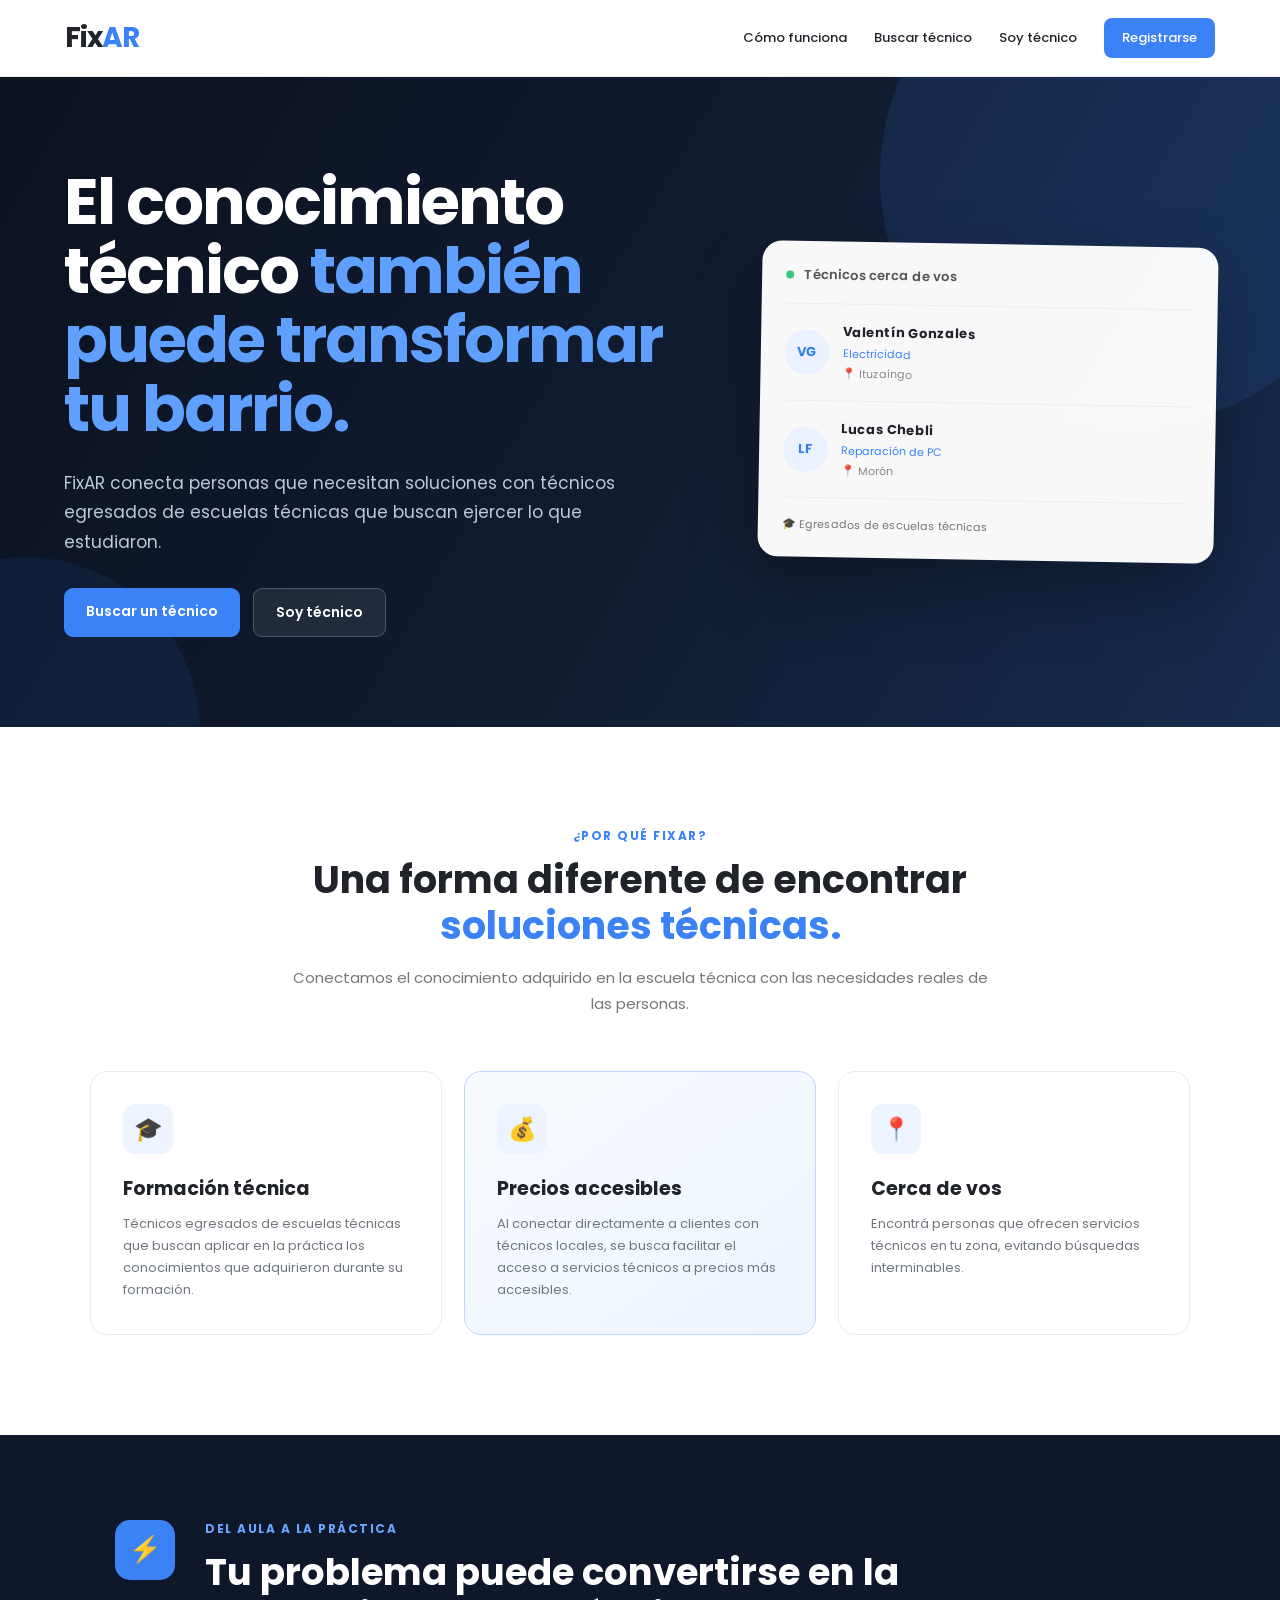
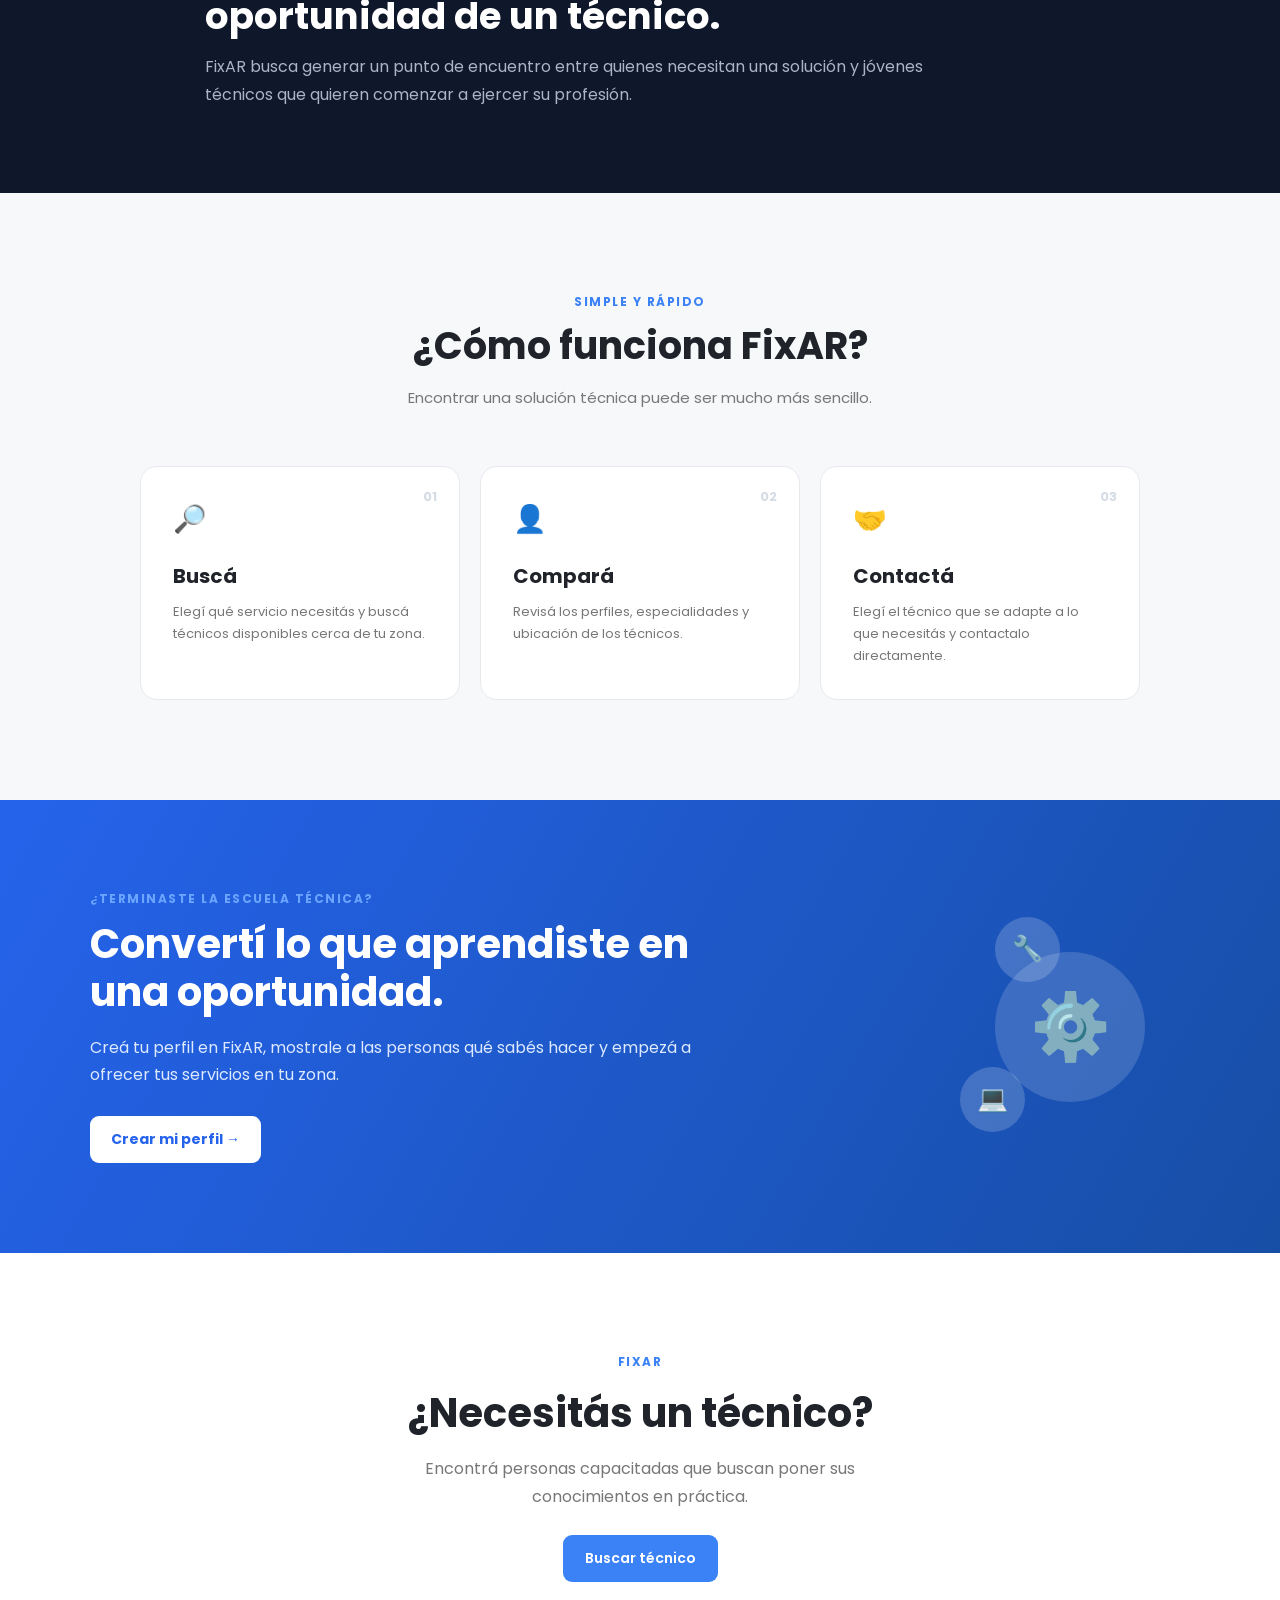
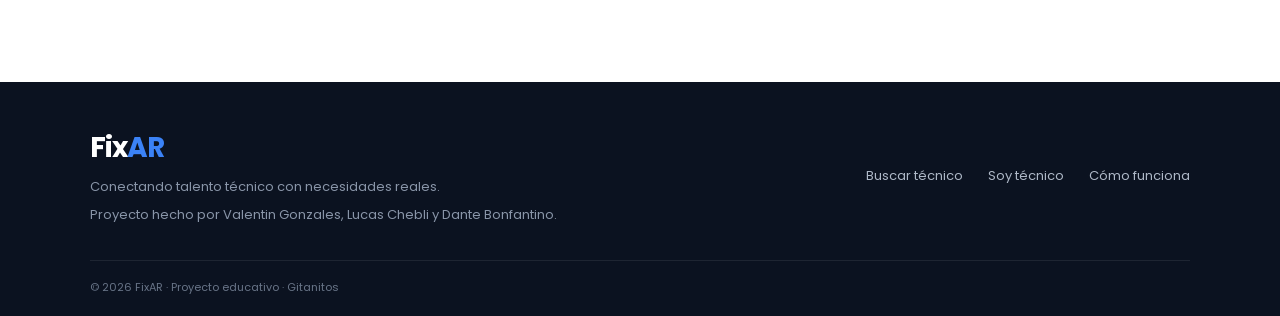
==== index.html @ c7fa217a "Initial commit" ====
<!DOCTYPE html>
<html lang="es">

<head>

    <meta charset="UTF-8">

    <meta name="viewport" content="width=device-width, initial-scale=1.0">

    <title>FixAR | Técnicos cerca tuyo</title>

    <link rel="stylesheet" href="style.css">

</head>


<body>




<header class="navbar">

    <div class="nav-container">

        <a href="index.html" class="logo">
            Fix<span>AR</span>
        </a>


        <nav class="nav-links">

            <a href="#como-funciona">
                Cómo funciona
            </a>

            <a href="tecnicos.html" target="_blank">
                Buscar técnico
            </a>

            <a href="registro.html" target="_blank">
                Soy técnico
            </a>

            <a href="registro.html"
               target="_blank"
               class="btn-register">

                Registrarse

            </a>

        </nav>

    </div>

</header>



<main>


<section class="hero-fixar">

    <div class="hero-overlay"></div>


    <div class="hero-container">


        <div class="hero-text">


            <h1>

                El conocimiento técnico
                <span>también puede transformar tu barrio.</span>

            </h1>


            <p class="hero-description">

                FixAR conecta personas que necesitan soluciones
                con técnicos egresados de escuelas técnicas que
                buscan ejercer lo que estudiaron.

            </p>
 
            <div class="hero-buttons">

                <a href="tecnicos.html"
                   target="_blank"
                   class="main-button">

                    Buscar un técnico

                </a>


                <a href="registro.html"
                   target="_blank"
                   class="secondary-button">

                    Soy técnico

                </a>

            </div>


        </div>



        <div class="hero-card">

            <div class="hero-card-top">

                <span class="status-dot"></span>

                Técnicos cerca de vos

            </div>


            <div class="mini-technician">

                <div class="mini-avatar">
                    VG
                </div>


                <div>

                    <strong>
                        Valentín Gonzales
                    </strong>

                    <span>
                        Electricidad
                    </span>

                    <small>
                        📍 Ituzaingo
                    </small>

                </div>


            </div>


            <div class="mini-technician">

                <div class="mini-avatar">
                    LF
                </div>


                <div>

                    <strong>
                        Lucas Chebli
                    </strong>

                    <span>
                        Reparación de PC
                    </span>

                    <small>
                        📍 Morón
                    </small>

                </div>


            </div>


            <div class="hero-card-footer">

                <span>
                    🎓 Egresados de escuelas técnicas
                </span>

            </div>

        </div>

    </div>

</section>





<section class="value-section">

    <div class="section-heading">

        <span class="section-tag">
            ¿Por qué FixAR?
        </span>


        <h2>
            Una forma diferente de encontrar
            <span>soluciones técnicas.</span>
        </h2>


        <p>
            Conectamos el conocimiento adquirido en la escuela
            técnica con las necesidades reales de las personas.
        </p>

    </div>



    <div class="value-grid">


        <article class="value-card">

            <div class="value-icon">
                🎓
            </div>

            <h3>
                Formación técnica
            </h3>

            <p>
                Técnicos egresados de escuelas técnicas que
                buscan aplicar en la práctica los conocimientos
                que adquirieron durante su formación.
            </p>

        </article>



        <article class="value-card featured">

            <div class="value-icon">
                💰
            </div>

            <h3>
                Precios accesibles
            </h3>

            <p>
                Al conectar directamente a clientes con técnicos
                locales, se busca facilitar el acceso a servicios
                técnicos a precios más accesibles.
            </p>

        </article>



        <article class="value-card">

            <div class="value-icon">
                📍
            </div>

            <h3>
                Cerca de vos
            </h3>

            <p>
                Encontrá personas que ofrecen servicios técnicos
                en tu zona, evitando búsquedas interminables.
            </p>

        </article>


    </div>

</section>





<section class="highlight-section">

    <div class="highlight-content">

        <span class="highlight-icon">
            ⚡
        </span>


        <div>

            <span class="section-tag light">
                Del aula a la práctica
            </span>


            <h2>
                Tu problema puede convertirse
                en la oportunidad de un técnico.
            </h2>


            <p>
                FixAR busca generar un punto de encuentro entre
                quienes necesitan una solución y jóvenes técnicos
                que quieren comenzar a ejercer su profesión.
            </p>

        </div>

    </div>

</section>




<section id="como-funciona"
         class="steps-section">


    <div class="section-heading">

        <span class="section-tag">
            Simple y rápido
        </span>


        <h2>
            ¿Cómo funciona FixAR?
        </h2>


        <p>
            Encontrar una solución técnica puede ser mucho más sencillo.
        </p>

    </div>



    <div class="steps-grid">


        <article class="step-card">

            <span class="step-number">
                01
            </span>


            <div class="step-icon">
                🔎
            </div>


            <h3>
                Buscá
            </h3>


            <p>
                Elegí qué servicio necesitás y buscá
                técnicos disponibles cerca de tu zona.
            </p>

        </article>



        <article class="step-card">

            <span class="step-number">
                02
            </span>


            <div class="step-icon">
                👤
            </div>


            <h3>
                Compará
            </h3>


            <p>
                Revisá los perfiles, especialidades y
                ubicación de los técnicos.
            </p>

        </article>



        <article class="step-card">

            <span class="step-number">
                03
            </span>


            <div class="step-icon">
                🤝
            </div>


            <h3>
                Contactá
            </h3>


            <p>
                Elegí el técnico que se adapte a lo que
                necesitás y contactalo directamente.
            </p>

        </article>


    </div>

</section>





<section class="technician-cta">

    <div class="technician-cta-content">


        <div>

            <span class="section-tag light">
                ¿Terminaste la escuela técnica?
            </span>


            <h2>
                Convertí lo que aprendiste
                en una oportunidad.
            </h2>


            <p>
                Creá tu perfil en FixAR, mostrale a las personas
                qué sabés hacer y empezá a ofrecer tus servicios
                en tu zona.
            </p>


            <a href="registro.html"
               target="_blank"
               class="cta-white">

                Crear mi perfil →

            </a>

        </div>


        <div class="technician-illustration">

            <div class="circle-tech">
                ⚙️
            </div>

            <div class="circle-tech small">
                🔧
            </div>

            <div class="circle-tech small second">
                💻
            </div>

        </div>


    </div>

</section>



<section class="final-cta">

    <span class="section-tag">
        FixAR
    </span>


    <h2>
        ¿Necesitás un técnico?
    </h2>


    <p>
        Encontrá personas capacitadas que buscan
        poner sus conocimientos en práctica.
    </p>


    <a href="tecnicos.html"
       target="_blank"
       class="main-button">

        Buscar técnico

    </a>

</section>


</main>





<footer>

    <div class="footer-content">

        <div>

            <a href="index.html" class="logo">
                Fix<span>AR</span>
            </a>

            <p>
                Conectando talento técnico con
                necesidades reales.
            </p>
            <p>
                Proyecto hecho por Valentin Gonzales, Lucas Chebli y Dante Bonfantino.
            </p>

        </div>


        <div class="footer-links">

            <a href="tecnicos.html">
                Buscar técnico
            </a>

            <a href="registro.html">
                Soy técnico
            </a>

            <a href="#como-funciona">
                Cómo funciona
            </a>

        </div>

    </div>


    <div class="footer-bottom">

        © 2026 FixAR · Proyecto educativo · Gitanitos

    </div>

</footer>


</body>

</html>
---- style.css ----
@import url('https://fonts.googleapis.com/css2?family=Poppins:wght@400;500;600;700&display=swap');



* {
    margin: 0;
    padding: 0;
    box-sizing: border-box;
}


html {
    scroll-behavior: smooth;
}


body {
    font-family: 'Poppins', sans-serif;
    background: #f7f8fa;
    color: #20242a;
}


a {
    text-decoration: none;
    color: inherit;
}


button,
input,
select,
textarea {
    font-family: inherit;
}



.navbar {
    background: white;

    border-bottom: 1px solid #eeeeee;

    position: sticky;
    top: 0;

    z-index: 1000;
}


.nav-container {
    max-width: 1200px;

    margin: auto;

    padding: 17px 25px;

    display: flex;

    align-items: center;

    justify-content: space-between;
}


.logo {
    font-size: 28px;

    font-weight: 700;

    letter-spacing: -1px;
}


.logo span {
    color: #3b82f6;
}


.nav-links {
    display: flex;

    align-items: center;

    gap: 27px;
}


.nav-links a {
    font-size: 13px;

    font-weight: 500;

    transition: .2s;
}


.nav-links a:hover {
    color: #3b82f6;
}


.btn-register {
    background: #3b82f6;

    color: white !important;

    padding: 10px 18px;

    border-radius: 8px;
}


.btn-register:hover {
    background: #2563eb;
}



.main-button,
.secondary-button {
    display: inline-block;

    padding: 13px 22px;

    border-radius: 9px;

    font-size: 14px;

    font-weight: 600;

    border: none;

    cursor: pointer;

    transition: .2s;
}


.main-button {
    background: #3b82f6;

    color: white;
}


.main-button:hover {
    background: #2563eb;

    transform: translateY(-1px);
}


.secondary-button {
    background: rgba(255,255,255,.08);

    color: white;

    border: 1px solid rgba(255,255,255,.2);
}


.secondary-button:hover {
    background: rgba(255,255,255,.15);
}


.full-button {
    width: 100%;
}



.hero-fixar {
    min-height: 650px;

    position: relative;

    overflow: hidden;

    display: flex;

    align-items: center;

    background:
        linear-gradient(
            120deg,
            #0b1220 0%,
            #111c31 55%,
            #172b4d 100%
        );
}


.hero-fixar::before {
    content: "";

    position: absolute;

    width: 500px;
    height: 500px;

    border-radius: 50%;

    background: rgba(59,130,246,.12);

    right: -100px;
    top: -150px;
}


.hero-fixar::after {
    content: "";

    position: absolute;

    width: 350px;
    height: 350px;

    border-radius: 50%;

    background: rgba(59,130,246,.08);

    left: -150px;
    bottom: -180px;
}


.hero-container {
    width: 1200px;

    max-width: 90%;

    margin: auto;

    display: grid;

    grid-template-columns: 1.15fr .85fr;

    align-items: center;

    gap: 80px;

    position: relative;

    z-index: 2;
}


.hero-text {
    max-width: 700px;
}


.hero-badge {
    display: inline-flex;

    padding: 8px 14px;

    border-radius: 30px;

    background: rgba(255,255,255,.08);

    border: 1px solid rgba(255,255,255,.12);

    color: #bcd6ff;

    font-size: 13px;

    font-weight: 600;

    margin-bottom: 22px;
}


.hero-text h1 {
    color: white;

    font-size: clamp(42px, 5vw, 64px);

    line-height: 1.08;

    letter-spacing: -2px;

    margin-bottom: 25px;
}


.hero-text h1 span {
    color: #5fa0ff;
}


.hero-description {
    color: #bdc8d8;

    font-size: 17px;

    line-height: 1.75;

    max-width: 650px;

    margin-bottom: 30px;
}


.hero-buttons {
    display: flex;

    gap: 13px;
}


.hero-note {
    color: #aebbd0;

    font-size: 13px;

    margin-top: 20px;
}


.hero-note span {
    color: #55d98b;

    margin-right: 5px;
}



.hero-card {
    background: rgba(255,255,255,.97);

    border-radius: 20px;

    padding: 24px;

    box-shadow:
        0 30px 70px rgba(0,0,0,.3);

    transform: rotate(1deg);
}


.hero-card-top {
    font-size: 13px;

    font-weight: 600;

    color: #555;

    padding-bottom: 18px;

    border-bottom: 1px solid #eee;
}


.status-dot {
    display: inline-block;

    width: 8px;
    height: 8px;

    border-radius: 50%;

    background: #39c978;

    margin-right: 7px;
}


.mini-technician {
    display: flex;

    align-items: center;

    gap: 13px;

    padding: 18px 0;

    border-bottom: 1px solid #eee;
}


.mini-avatar {
    width: 45px;
    height: 45px;

    flex-shrink: 0;

    border-radius: 50%;

    background: #eaf2ff;

    color: #367fe8;

    display: flex;

    align-items: center;

    justify-content: center;

    font-size: 13px;

    font-weight: 700;
}


.mini-technician div:nth-child(2) {
    flex: 1;
}


.mini-technician strong {
    display: block;

    font-size: 13px;

    margin-bottom: 3px;
}


.mini-technician span {
    display: block;

    color: #3b82f6;

    font-size: 11px;
}


.mini-technician small {
    display: block;

    color: #888;

    font-size: 11px;

    margin-top: 3px;
}


.mini-arrow {
    color: #3b82f6;

    font-size: 20px !important;
}


.hero-card-footer {
    padding-top: 18px;

    color: #777;

    font-size: 11px;
}



.section-heading {
    max-width: 700px;

    margin: 0 auto 55px;

    text-align: center;
}


.section-tag {
    display: block;

    color: #3b82f6;

    font-size: 12px;

    text-transform: uppercase;

    letter-spacing: 1.5px;

    font-weight: 700;

    margin-bottom: 12px;
}


.section-tag.light {
    color: #6ba5ff;
}


.section-heading h2 {
    font-size: 38px;

    line-height: 1.2;

    margin-bottom: 17px;
}


.section-heading h2 span {
    color: #3b82f6;
}


.section-heading p {
    color: #777;

    line-height: 1.7;

    font-size: 15px;
}



.value-section {
    padding: 100px 25px;

    background: white;
}


.value-grid {
    max-width: 1100px;

    margin: auto;

    display: grid;

    grid-template-columns:
        repeat(3, 1fr);

    gap: 22px;
}


.value-card {
    padding: 32px;

    border: 1px solid #e8ebef;

    border-radius: 17px;

    background: #fff;

    transition: .25s;
}


.value-card:hover {
    transform: translateY(-5px);

    box-shadow:
        0 15px 40px rgba(0,0,0,.07);
}


.value-card.featured {
    border-color: #bcd7ff;

    background:
        linear-gradient(
            145deg,
            #f7fbff,
            #eef5ff
        );
}


.value-icon {
    width: 50px;
    height: 50px;

    border-radius: 12px;

    background: #edf4ff;

    display: flex;

    align-items: center;

    justify-content: center;

    font-size: 23px;

    margin-bottom: 20px;
}


.value-card h3 {
    font-size: 19px;

    margin-bottom: 10px;
}


.value-card p {
    color: #707780;

    line-height: 1.7;

    font-size: 13px;
}



.highlight-section {
    padding: 85px 25px;

    background: #0f172a;
}


.highlight-content {
    max-width: 1050px;

    margin: auto;

    display: flex;

    align-items: flex-start;

    gap: 30px;
}


.highlight-icon {
    width: 60px;
    height: 60px;

    flex-shrink: 0;

    border-radius: 15px;

    background: #3b82f6;

    display: flex;

    align-items: center;

    justify-content: center;

    font-size: 26px;
}


.highlight-content h2 {
    color: white;

    font-size: 37px;

    line-height: 1.2;

    max-width: 750px;

    margin-bottom: 15px;
}


.highlight-content p {
    color: #aab5c5;

    line-height: 1.7;

    max-width: 720px;
}


.steps-section {
    padding: 100px 25px;

    background: #f7f8fa;
}


.steps-grid {
    max-width: 1000px;

    margin: auto;

    display: grid;

    grid-template-columns:
        repeat(3, 1fr);

    gap: 20px;
}


.step-card {
    position: relative;

    background: white;

    padding: 32px;

    border-radius: 17px;

    border: 1px solid #e7e9ed;
}


.step-number {
    position: absolute;

    top: 20px;
    right: 22px;

    color: #d6dce5;

    font-weight: 700;

    font-size: 13px;
}


.step-icon {
    font-size: 27px;

    margin-bottom: 22px;
}


.step-card h3 {
    font-size: 20px;

    margin-bottom: 10px;
}


.step-card p {
    color: #777;

    font-size: 13px;

    line-height: 1.7;
}



.technician-cta {
    padding: 90px 25px;

    background:
        linear-gradient(
            120deg,
            #2563eb,
            #174ea6
        );
}


.technician-cta-content {
    max-width: 1100px;

    margin: auto;

    display: flex;

    align-items: center;

    justify-content: space-between;

    gap: 50px;
}


.technician-cta h2 {
    color: white;

    font-size: 40px;

    line-height: 1.2;

    max-width: 650px;

    margin-bottom: 18px;
}


.technician-cta p {
    color: #dce9ff;

    max-width: 650px;

    line-height: 1.7;

    margin-bottom: 28px;
}


.cta-white {
    display: inline-block;

    background: white;

    color: #2563eb;

    padding: 13px 21px;

    border-radius: 9px;

    font-weight: 700;

    font-size: 14px;
}


.technician-illustration {
    width: 230px;
    height: 230px;

    position: relative;
}


.circle-tech {
    width: 150px;
    height: 150px;

    position: absolute;

    top: 40px;
    left: 35px;

    border-radius: 50%;

    background: rgba(255,255,255,.15);

    display: flex;

    align-items: center;

    justify-content: center;

    font-size: 65px;
}


.circle-tech.small {
    width: 65px;
    height: 65px;

    top: 5px;
    right: 5px;

    font-size: 25px;

    background: rgba(255,255,255,.18);
}


.circle-tech.second {
    top: auto;
    right: auto;

    bottom: 10px;
    left: 0;
}



.final-cta {
    text-align: center;

    padding: 100px 25px;

    background: white;
}


.final-cta h2 {
    font-size: 40px;

    margin-bottom: 12px;
}


.final-cta p {
    color: #777;

    max-width: 550px;

    margin: 0 auto 25px;

    line-height: 1.7;
}



footer {
    background: #0b1220;

    color: white;

    padding: 45px 25px 20px;
}


.footer-content {
    max-width: 1100px;

    margin: auto;

    display: flex;

    justify-content: space-between;

    gap: 30px;
}


.footer-content .logo {
    color: white;
}


.footer-content p {
    color: #8995a8;

    font-size: 13px;

    margin-top: 8px;
}


.footer-links {
    display: flex;

    gap: 25px;

    align-items: center;
}


.footer-links a {
    color: #aeb8c7;

    font-size: 13px;
}


.footer-links a:hover {
    color: white;
}


.footer-bottom {
    max-width: 1100px;

    margin: 35px auto 0;

    padding-top: 18px;

    border-top: 1px solid rgba(255,255,255,.08);

    color: #687487;

    font-size: 11px;
}



.tecnicos-page {
    max-width: 1100px;

    margin: auto;

    padding: 60px 25px 90px;
}


.search-header {
    text-align: center;

    margin-bottom: 55px;
}


.search-header .hero-tag {
    color: #3b82f6;

    display: block;

    font-size: 12px;

    font-weight: 700;

    text-transform: uppercase;

    letter-spacing: 1.5px;

    margin-bottom: 12px;
}


.search-header h1 {
    font-size: 40px;

    line-height: 1.2;

    margin-bottom: 10px;
}


.search-header p {
    color: #666;

    font-size: 14px;
}


.search-container {
    max-width: 750px;

    margin: 30px auto 0;

    display: flex;

    background: white;

    padding: 7px;

    border-radius: 12px;

    border: 1px solid #ddd;

    box-shadow:
        0 10px 30px rgba(0,0,0,.05);
}


.search-container input {
    flex: 1;

    border: none;

    outline: none;

    padding: 13px 15px;

    font-size: 14px;
}


.search-container button {
    border: none;

    background: #3b82f6;

    color: white;

    padding: 0 25px;

    border-radius: 8px;

    cursor: pointer;

    font-weight: 600;

    transition: .2s;
}


.search-container button:hover {
    background: #2563eb;
}



.results-top {
    display: flex;

    justify-content: space-between;

    align-items: center;

    margin-bottom: 25px;
}


.results-top h2 {
    font-size: 24px;
}


#cantidadResultados {
    color: #777;

    font-size: 13px;
}


.technicians-grid {
    display: grid;

    grid-template-columns:
        repeat(auto-fit, minmax(300px, 1fr));

    gap: 20px;
}


.technician-card {
    background: white;

    border: 1px solid #e8e8e8;

    border-radius: 15px;

    padding: 22px;

    display: flex;

    gap: 18px;

    transition: .2s;
}


.technician-card:hover {
    transform: translateY(-3px);

    box-shadow:
        0 10px 30px rgba(0,0,0,.08);
}

.technician-icon {
    width: 80px;
    height: 80px;
    min-width: 80px;

    flex-shrink: 0;

    display: flex;

    align-items: center;

    justify-content: center;

    border-radius: 50%;

    overflow: hidden;

    background: #eaf2ff;

    color: #3b82f6;

    font-weight: 700;

    font-size: 26px;
}


.technician-icon img {
    width: 100%;
    height: 100%;

    object-fit: cover;
    object-position: center;

    display: block;
}


.technician-icon span {
    display: none;
}


.technician-icon.sin-foto span {
    display: block;
}


.technician-icon.sin-foto img {
    display: none;
}


.technician-info {
    min-width: 0;
}


.technician-info h3 {
    font-size: 17px;

    margin-bottom: 4px;
}


.specialty {
    font-size: 13px;

    color: #3b82f6;

    font-weight: 600;
}


.location {
    font-size: 13px;

    color: #777;

    margin: 8px 0;
}


.description {
    font-size: 13px;

    color: #666;

    line-height: 1.5;

    margin-bottom: 15px;
}


.profile-button {
    border: none;

    background: #111827;

    color: white;

    padding: 9px 14px;

    border-radius: 7px;

    cursor: pointer;

    font-size: 12px;

    font-weight: 600;

    transition: .2s;
}


.profile-button:hover {
    background: #3b82f6;
}


.sin-resultados {
    display: none;

    text-align: center;

    padding: 60px 20px;

    color: #777;
}


.sin-resultados h3 {
    color: #222;

    margin-bottom: 8px;
}



.registro-page {
    max-width: 700px;

    margin: auto;

    padding: 60px 25px 90px;
}


.registro-box {
    background: white;

    padding: 40px;

    border-radius: 18px;

    border: 1px solid #e8e8e8;

    box-shadow:
        0 15px 40px rgba(0,0,0,.05);
}


.registro-title {
    margin-bottom: 30px;
}


.registro-title .hero-tag {
    color: #3b82f6;

    font-size: 12px;

    font-weight: 700;
}


.registro-title h1 {
    font-size: 32px;

    margin: 8px 0 10px;
}


.registro-title p {
    color: #666;

    font-size: 14px;

    line-height: 1.6;
}


.form-group {
    margin-bottom: 20px;
}


.form-group label {
    display: block;

    font-size: 13px;

    font-weight: 600;

    margin-bottom: 7px;
}


.form-group input,
.form-group select,
.form-group textarea {
    width: 100%;

    padding: 12px 13px;

    border: 1px solid #ddd;

    border-radius: 8px;

    outline: none;

    font-size: 14px;

    background: white;

    transition: .2s;
}


.form-group input:focus,
.form-group select:focus,
.form-group textarea:focus {
    border-color: #3b82f6;

    box-shadow:
        0 0 0 3px rgba(59,130,246,.08);
}


.form-group textarea {
    resize: vertical;

    min-height: 110px;
}


.mensaje-registro {
    text-align: center;

    margin-top: 15px;

    font-size: 14px;
}


.mensaje-exito {
    color: #16a34a;
}


.perfil-page {
    max-width: 850px;

    margin: auto;

    padding: 70px 25px 100px;
}


.perfil-card {
    background: white;

    border-radius: 20px;

    padding: 45px;

    display: flex;

    gap: 35px;

    align-items: flex-start;

    border: 1px solid #e8e8e8;

    box-shadow:
        0 15px 40px rgba(0,0,0,.05);
}

.perfil-avatar {
    width: 130px;
    height: 130px;
    min-width: 130px;

    flex-shrink: 0;

    border-radius: 50%;

    overflow: hidden;

    background: #eaf2ff;

    color: #3b82f6;

    display: flex;

    align-items: center;

    justify-content: center;

    font-size: 42px;

    font-weight: 700;
}


.perfil-avatar img {
    width: 100%;
    height: 100%;

    object-fit: cover;
    object-position: center;

    display: block;
}


.perfil-avatar span {
    display: none;
}


.perfil-avatar.sin-foto-perfil span {
    display: block;
}


.perfil-avatar.sin-foto-perfil img {
    display: none;
}


.perfil-info {
    flex: 1;
}


.perfil-info .hero-tag {
    color: #3b82f6;

    font-size: 12px;

    font-weight: 700;
}


.perfil-info h1 {
    font-size: 34px;

    margin: 6px 0 5px;
}


.perfil-info h3 {
    color: #3b82f6;

    font-size: 17px;

    margin-bottom: 10px;
}


.perfil-location {
    color: #777;

    margin-bottom: 20px;
}


.perfil-info > p {
    color: #555;

    line-height: 1.7;

    margin-bottom: 25px;
}


.perfil-contacto {
    background: #f7f8fa;

    padding: 18px;

    border-radius: 10px;

    margin-bottom: 25px;
}


.perfil-contacto strong {
    font-size: 13px;
}


.perfil-contacto p {
    margin-top: 5px;

    color: #555;

    font-size: 14px;
}


.ubicacion {
    padding: 80px 25px;

    background: white;
}


.ubicacion .texto {
    max-width: 900px;

    margin: auto;

    text-align: center;
}


.ubicacion h2 {
    font-size: 32px;

    margin-bottom: 15px;
}


.ubicacion p {
    color: #666;

    line-height: 1.7;
}



@media (max-width: 900px) {

    .hero-container {
        grid-template-columns: 1fr;

        gap: 50px;

        padding: 70px 0;
    }


    .hero-card {
        max-width: 500px;

        width: 100%;

        margin: auto;
    }


    .value-grid,
    .steps-grid {
        grid-template-columns: 1fr;
    }


    .technician-cta-content {
        flex-direction: column;

        align-items: flex-start;
    }


    .technician-illustration {
        display: none;
    }

}


@media (max-width: 700px) {

    .nav-container {
        flex-direction: column;

        gap: 15px;
    }


    .nav-links {
        gap: 12px;

        flex-wrap: wrap;

        justify-content: center;
    }


    .hero-text h1 {
        font-size: 42px;

        letter-spacing: -1px;
    }


    .hero-buttons {
        flex-direction: column;
    }


    .hero-buttons a {
        text-align: center;
    }


    .search-container {
        flex-direction: column;

        gap: 7px;
    }


    .search-container button {
        padding: 12px;
    }


    .perfil-card {
        flex-direction: column;

        align-items: center;

        text-align: center;

        padding: 30px 25px;
    }


    .registro-box {
        padding: 28px 22px;
    }


    .highlight-content {
        flex-direction: column;
    }


    .highlight-content h2 {
        font-size: 30px;
    }


    .section-heading h2 {
        font-size: 30px;
    }


    .technician-cta h2 {
        font-size: 30px;
    }


    .final-cta h2 {
        font-size: 30px;
    }


    .footer-content {
        flex-direction: column;
    }


    .footer-links {
        flex-wrap: wrap;
    }

}


@media (max-width: 450px) {

    .nav-links {
        font-size: 12px;
    }


    .nav-links .btn-register {
        padding: 8px 12px;
    }


    .hero-text h1 {
        font-size: 35px;
    }


    .hero-description {
        font-size: 15px;
    }


    .technician-card {
        flex-direction: column;
    }


    .technician-icon {
        width: 65px;
        height: 65px;
    }


    .search-header h1 {
        font-size: 32px;
    }

    

}
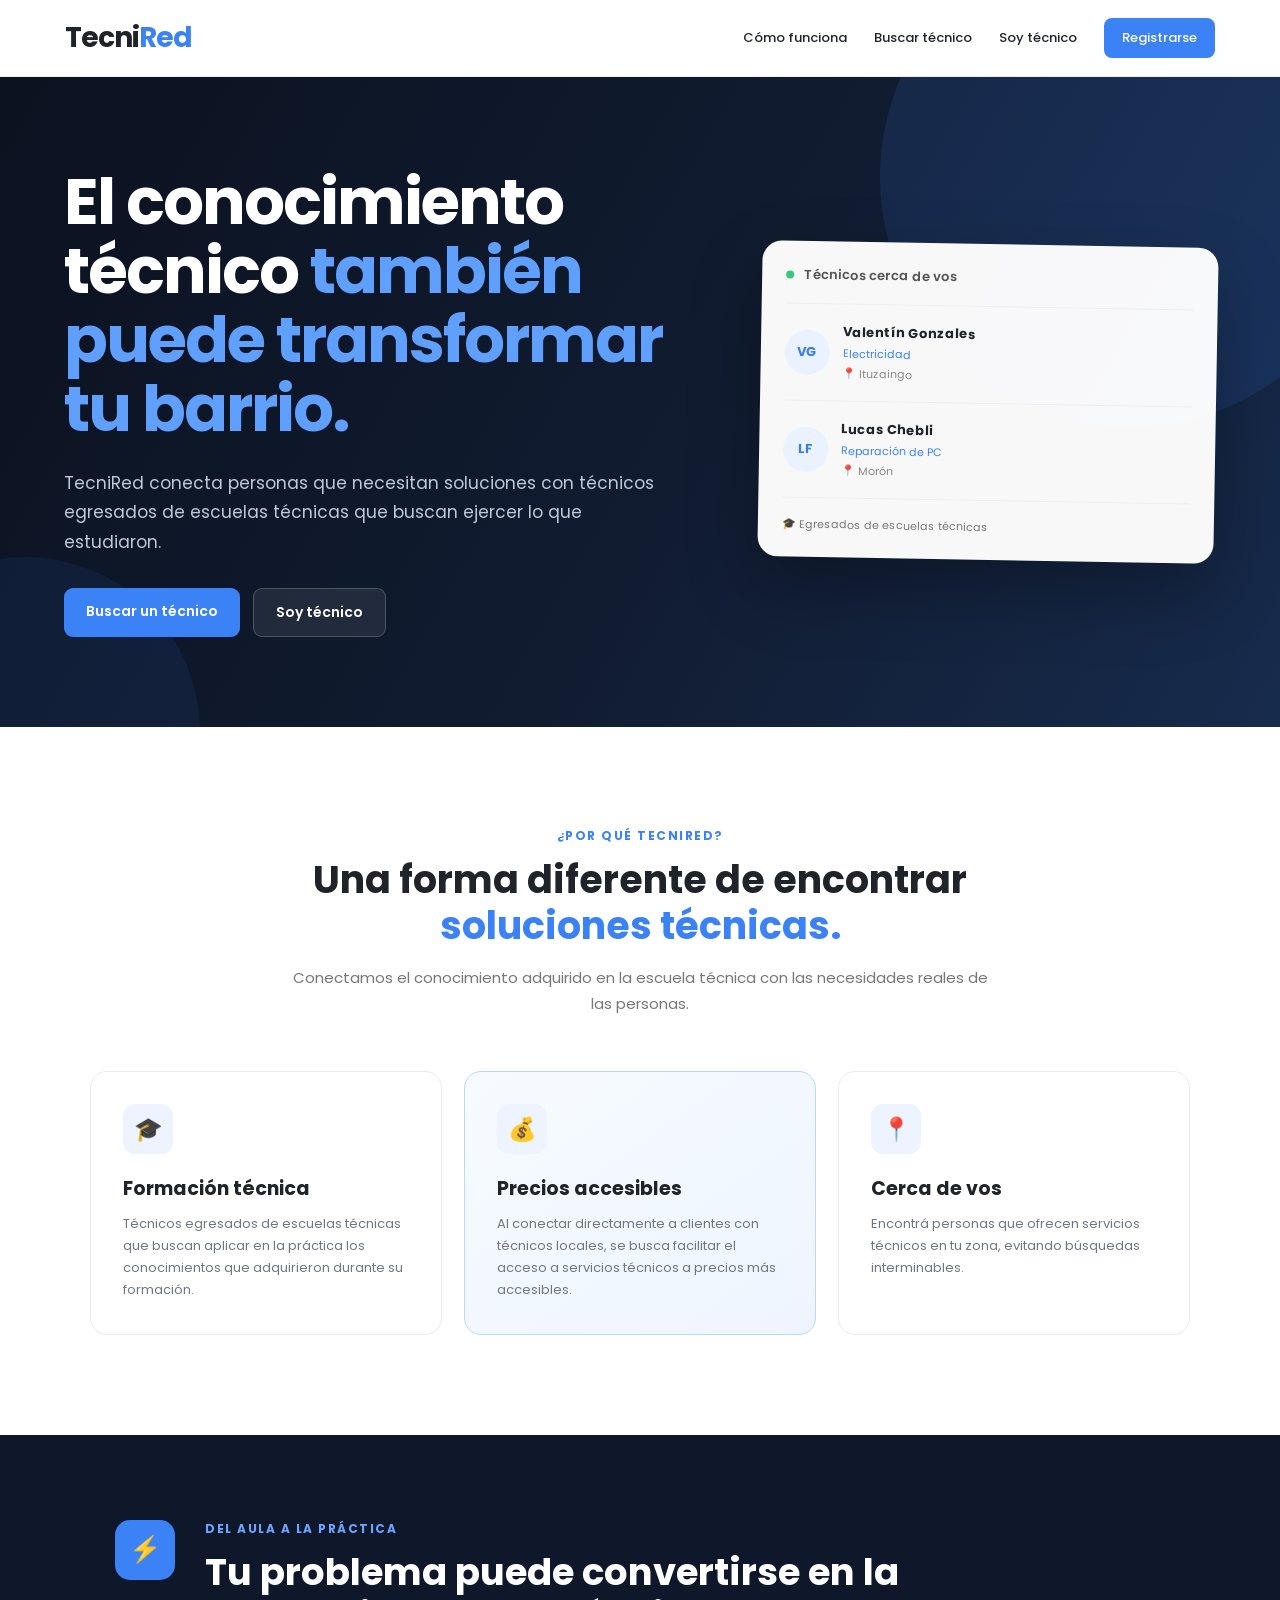
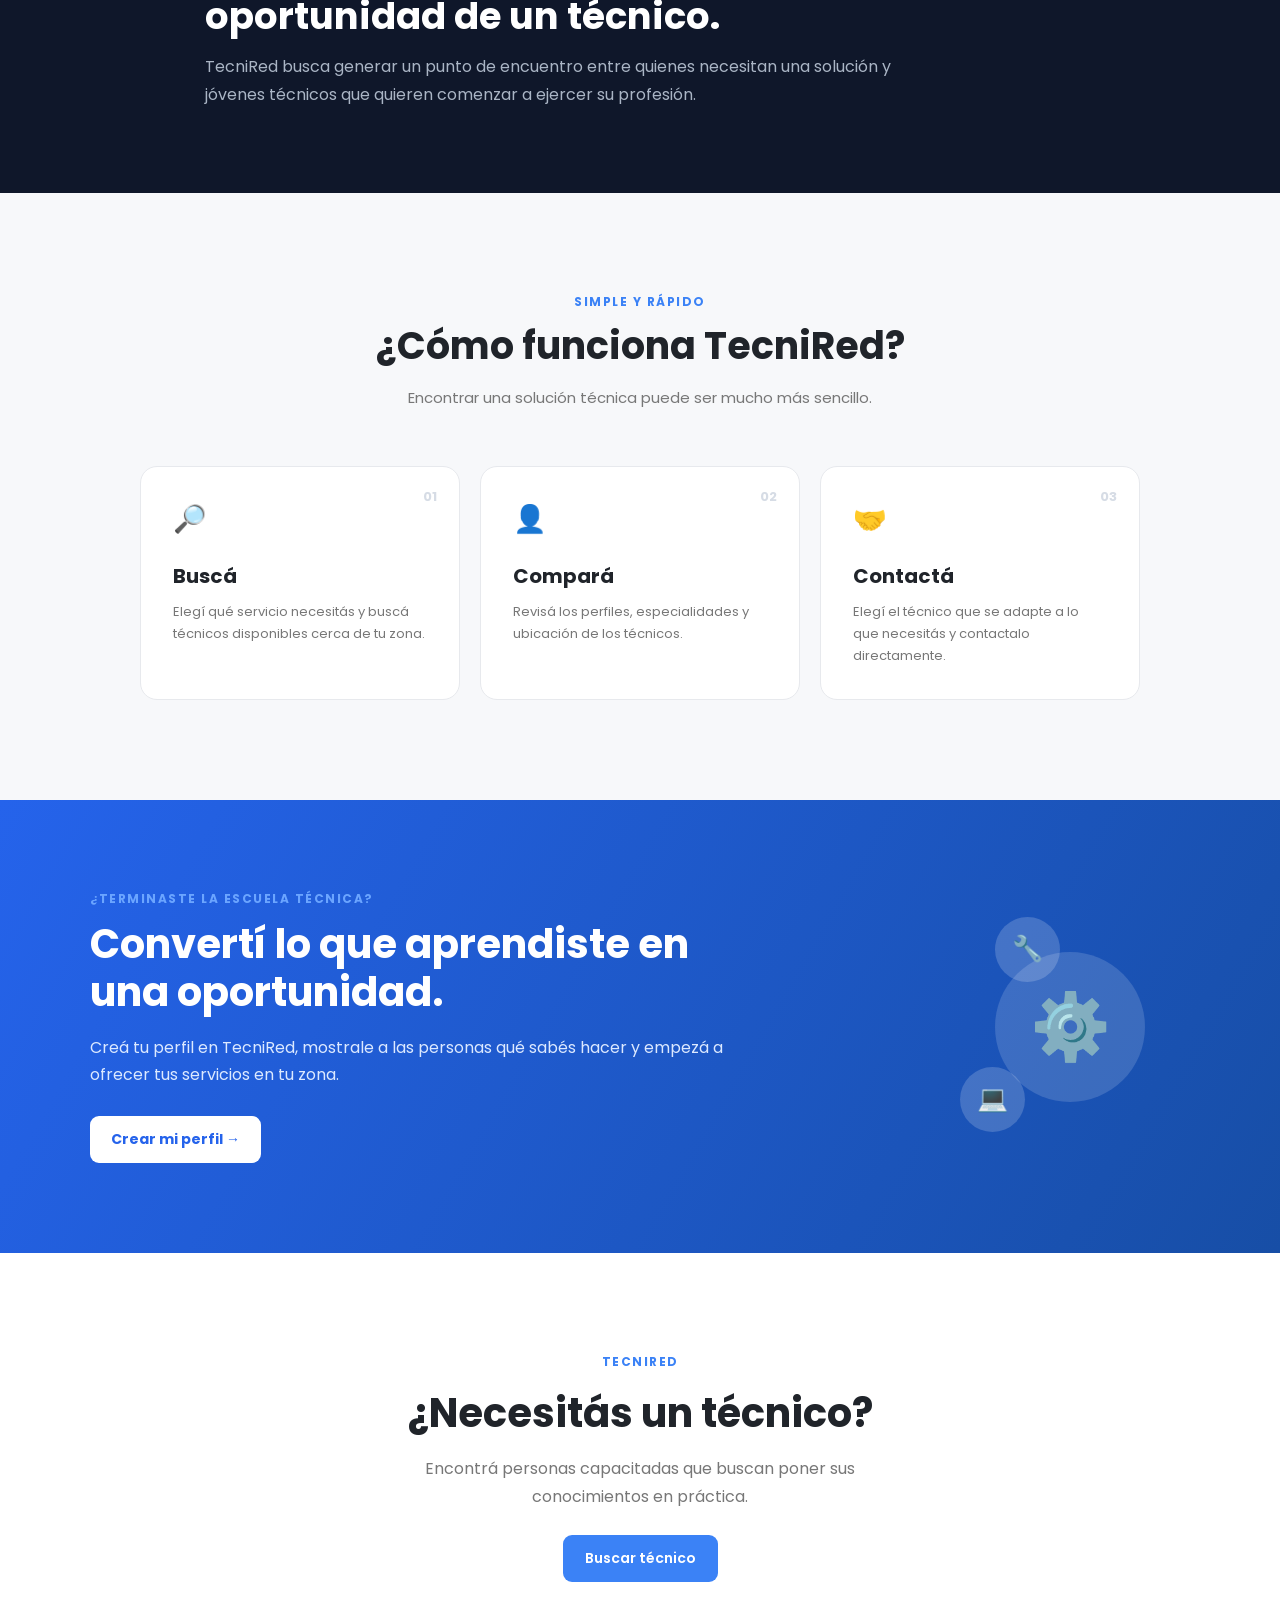
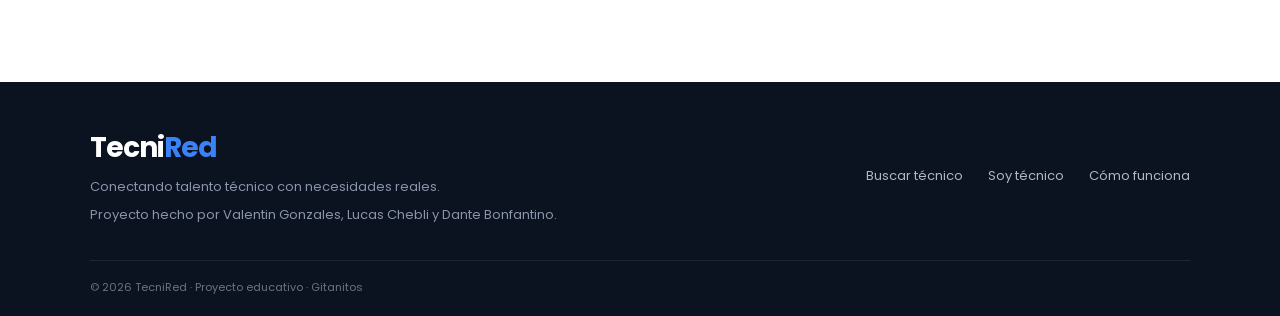
==== commit b39978f2: "Update index.html" ====
--- a/index.html
+++ b/index.html
@@ -7,7 +7,7 @@
 
     <meta name="viewport" content="width=device-width, initial-scale=1.0">
 
-    <title>FixAR | Técnicos cerca tuyo</title>
+    <title>TecniRed | Técnicos cerca tuyo</title>
 
     <link rel="stylesheet" href="style.css">
 
@@ -24,7 +24,7 @@
     <div class="nav-container">
 
         <a href="index.html" class="logo">
-            Fix<span>AR</span>
+            Tecni<span>Red</span>
         </a>
 
 
@@ -82,7 +82,7 @@
 
             <p class="hero-description">
 
-                FixAR conecta personas que necesitan soluciones
+                TecniRed conecta personas que necesitan soluciones
                 con técnicos egresados de escuelas técnicas que
                 buscan ejercer lo que estudiaron.
 
@@ -202,7 +202,7 @@
     <div class="section-heading">
 
         <span class="section-tag">
-            ¿Por qué FixAR?
+            ¿Por qué TecniRed?
         </span>
 
 
@@ -313,7 +313,7 @@
 
 
             <p>
-                FixAR busca generar un punto de encuentro entre
+                TecniRed busca generar un punto de encuentro entre
                 quienes necesitan una solución y jóvenes técnicos
                 que quieren comenzar a ejercer su profesión.
             </p>
@@ -339,7 +339,7 @@
 
 
         <h2>
-            ¿Cómo funciona FixAR?
+            ¿Cómo funciona TecniRed?
         </h2>
 
 
@@ -458,7 +458,7 @@
 
 
             <p>
-                Creá tu perfil en FixAR, mostrale a las personas
+                Creá tu perfil en TecniRed, mostrale a las personas
                 qué sabés hacer y empezá a ofrecer tus servicios
                 en tu zona.
             </p>
@@ -501,7 +501,7 @@
 <section class="final-cta">
 
     <span class="section-tag">
-        FixAR
+        TecniRed
     </span>
 
 
@@ -540,7 +540,7 @@
         <div>
 
             <a href="index.html" class="logo">
-                Fix<span>AR</span>
+                Tecni<span>Red</span>
             </a>
 
             <p>
@@ -575,7 +575,7 @@
 
     <div class="footer-bottom">
 
-        © 2026 FixAR · Proyecto educativo · Gitanitos
+        © 2026 TecniRed · Proyecto educativo · Gitanitos
 
     </div>
 
@@ -584,4 +584,4 @@
 
 </body>
 
-</html>+</html>
